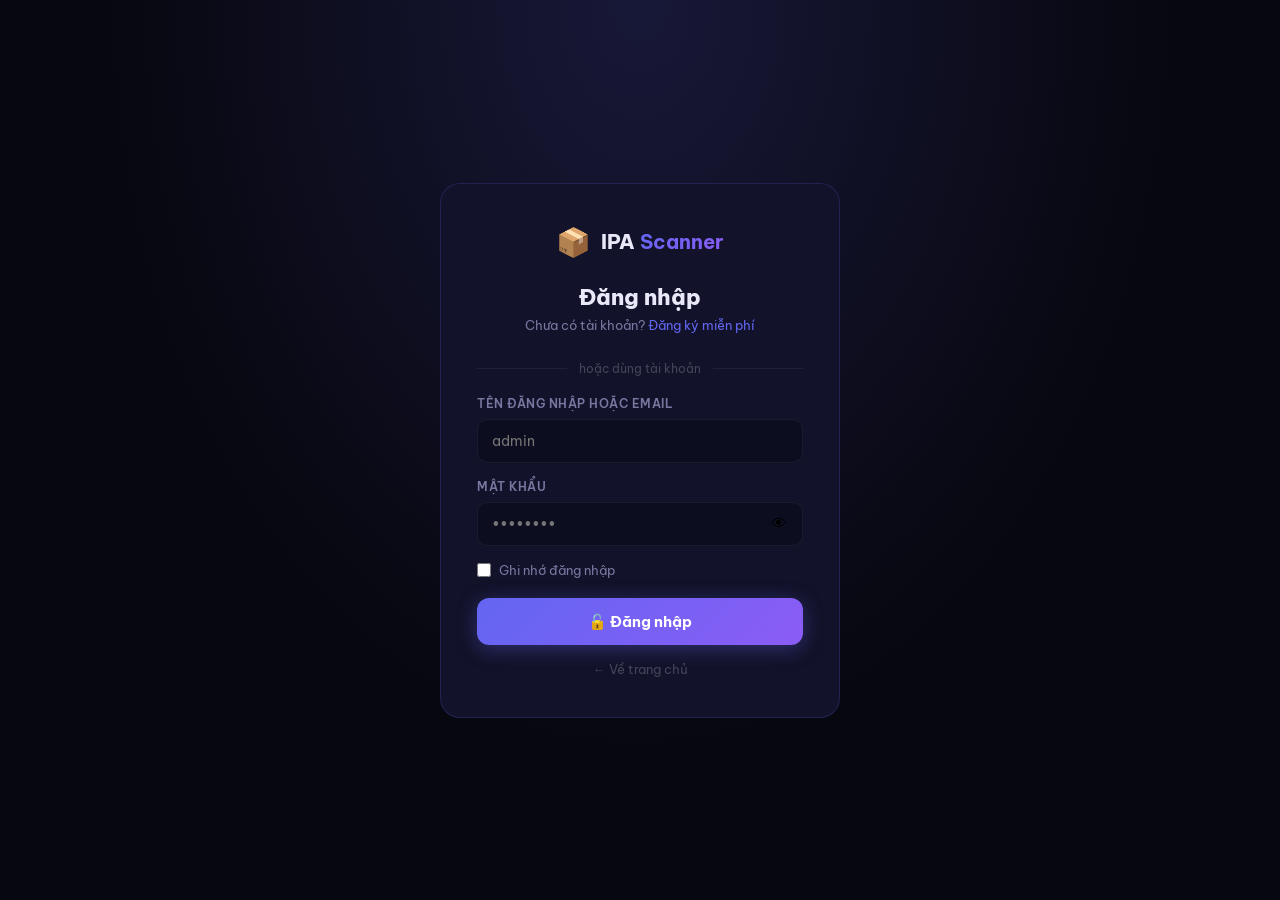
==== static/login.html @ 9aab47c9 "initial commit" ====
<!DOCTYPE html>
<html lang="vi">
<head>
<meta charset="UTF-8">
<meta name="viewport" content="width=device-width, initial-scale=1.0">
<title>Đăng nhập — IPA Scanner</title>
<link href="https://fonts.googleapis.com/css2?family=Be+Vietnam+Pro:wght@400;500;600;700;800&display=swap" rel="stylesheet">
<link rel="stylesheet" href="login.css">
<style>
.divider{display:flex;align-items:center;gap:12px;margin:20px 0;color:#44445a;font-size:12px}
.divider::before,.divider::after{content:'';flex:1;height:1px;background:rgba(255,255,255,.06)}
.btn-google{width:100%;display:flex;align-items:center;justify-content:center;gap:10px;background:#0d0d20;border:1px solid rgba(255,255,255,.1);border-radius:12px;padding:13px;font-size:14px;font-weight:600;color:#e8e8f8;cursor:pointer;font-family:inherit;transition:.2s;margin-bottom:8px;text-decoration:none}
.btn-google:hover{background:#12122a;border-color:rgba(99,102,241,.4)}
.login-sub a{color:#6366f1;text-decoration:none}
.login-sub a:hover{text-decoration:underline}
.error-query{background:rgba(245,158,11,.1);border:1px solid rgba(245,158,11,.3);color:#fbbf24;padding:10px 14px;border-radius:10px;font-size:13px;margin-bottom:16px}
</style>
</head>
<body>
<div class="login-wrap">
    <div class="login-card">
        <div class="login-logo">
            <span class="logo-icon">📦</span>
            <span>IPA <strong>Scanner</strong></span>
        </div>
        <h2>Đăng nhập</h2>
        <p class="login-sub">Chưa có tài khoản? <a href="/register">Đăng ký miễn phí</a></p>

        <div id="errorBox" class="error-box" style="display:none"></div>

        <a href="/auth/google" class="btn-google" id="btnGoogle">
            <svg width="18" height="18" viewBox="0 0 18 18"><path fill="#4285F4" d="M16.51 8H8.98v3h4.3c-.18 1-.74 1.48-1.6 2.04v2.01h2.6a7.8 7.8 0 0 0 2.38-5.88c0-.57-.05-.66-.15-1.18z"/><path fill="#34A853" d="M8.98 17c2.16 0 3.97-.72 5.3-1.94l-2.6-2a4.8 4.8 0 0 1-7.18-2.54H1.83v2.07A8 8 0 0 0 8.98 17z"/><path fill="#FBBC05" d="M4.5 10.52a4.8 4.8 0 0 1 0-3.04V5.41H1.83a8 8 0 0 0 0 7.18l2.67-2.07z"/><path fill="#EA4335" d="M8.98 4.18c1.17 0 2.23.4 3.06 1.2l2.3-2.3A8 8 0 0 0 1.83 5.4L4.5 7.49a4.77 4.77 0 0 1 4.48-3.3z"/></svg>
            Đăng nhập với Google
        </a>

        <div class="divider">hoặc dùng tài khoản</div>

        <div class="field">
            <label>Tên đăng nhập hoặc Email</label>
            <input type="text" id="username" placeholder="admin" autocomplete="username">
        </div>
        <div class="field">
            <label>Mật khẩu</label>
            <div class="pw-wrap">
                <input type="password" id="password" placeholder="••••••••" autocomplete="current-password" onkeydown="if(event.key==='Enter')doLogin()">
                <button class="eye-btn" onclick="togglePw(this)" type="button">👁</button>
            </div>
        </div>
        <label class="remember">
            <input type="checkbox" id="remember"> Ghi nhớ đăng nhập
        </label>

        <button class="btn-login" onclick="doLogin()" id="loginBtn">🔓 Đăng nhập</button>
        <a href="/" class="back-link">← Về trang chủ</a>
    </div>
</div>
<script>
// Show error from OAuth redirect
const urlErr = new URLSearchParams(location.search).get('error');
if (urlErr) {
    const b = document.getElementById('errorBox');
    b.className = 'error-query';
    b.textContent = '⚠️ ' + decodeURIComponent(urlErr.replace(/\+/g, ' '));
    b.style.display = 'block';
}

// Hide Google button if OAuth not configured
fetch('/api/auth/google_enabled').then(r => r.json()).then(d => {
    if (!d.enabled) document.getElementById('btnGoogle').style.display = 'none';
}).catch(() => { document.getElementById('btnGoogle').style.display = 'none'; });

async function doLogin() {
    const btn = document.getElementById('loginBtn');
    const err = document.getElementById('errorBox');
    const username = document.getElementById('username').value.trim();
    const password = document.getElementById('password').value;
    const remember = document.getElementById('remember').checked;
    if (!username || !password) { showErr('Vui lòng nhập đầy đủ thông tin'); return; }
    btn.disabled = true;
    btn.textContent = '⏳ Đang xử lý...';
    err.style.display = 'none';
    try {
        const res = await fetch('/api/auth/login', {
            method: 'POST',
            credentials: 'include',
            headers: { 'Content-Type': 'application/json' },
            body: JSON.stringify({ username, password, remember }),
        });
        const data = await res.json();
        if (data.success) {
            window.location.href = data.user.is_admin ? '/admin' : '/scan';
        } else {
            showErr(data.error || 'Đăng nhập thất bại');
        }
    } catch { showErr('Lỗi kết nối server'); }
    finally { btn.disabled = false; btn.textContent = '🔓 Đăng nhập'; }
}
function showErr(msg) {
    const e = document.getElementById('errorBox');
    e.className = 'error-box';
    e.textContent = '⚠️ ' + msg;
    e.style.display = 'block';
}
function togglePw(btn) {
    const inp = document.getElementById('password');
    inp.type = inp.type === 'password' ? 'text' : 'password';
    btn.textContent = inp.type === 'password' ? '👁' : '🙈';
}
fetch('/api/auth/me', { credentials: 'include' }).then(r => r.json()).then(d => {
    if (d.logged_in) window.location.href = d.user.is_admin ? '/admin' : '/scan';
});
</script>
</body>
</html>
---- static/login.css ----
*,*::before,*::after{margin:0;padding:0;box-sizing:border-box}
body{font-family:'Be Vietnam Pro',sans-serif;background:#07070f;min-height:100vh;display:flex;align-items:center;justify-content:center;background-image:radial-gradient(ellipse at 50% 0,rgba(99,102,241,.18) 0,transparent 60%)}
.login-wrap{width:100%;padding:24px}
.login-card{background:#12122a;border:1px solid rgba(99,102,241,.2);border-radius:20px;padding:40px 36px;max-width:400px;margin:0 auto}
.login-logo{display:flex;align-items:center;gap:10px;font-size:20px;font-weight:800;color:#e8e8f8;margin-bottom:24px;justify-content:center}
.logo-icon{font-size:28px}
.login-logo strong{background:linear-gradient(135deg,#6366f1,#8b5cf6);-webkit-background-clip:text;-webkit-text-fill-color:transparent;background-clip:text}
h2{font-size:22px;font-weight:800;color:#e8e8f8;text-align:center;margin-bottom:6px}
.login-sub{color:#7878a0;font-size:13px;text-align:center;margin-bottom:28px}
.error-box{background:rgba(239,68,68,.1);border:1px solid rgba(239,68,68,.3);color:#f87171;padding:10px 14px;border-radius:10px;font-size:13px;margin-bottom:16px}
.field{margin-bottom:16px}
.field label{display:block;font-size:12px;font-weight:600;color:#7878a0;text-transform:uppercase;letter-spacing:.5px;margin-bottom:8px}
.field input,.pw-wrap input{width:100%;background:#0d0d20;border:1px solid rgba(255,255,255,.06);border-radius:10px;padding:12px 14px;color:#e8e8f8;font-size:14px;font-family:inherit;outline:none;transition:border-color .2s,box-shadow .2s}
.field input:focus,.pw-wrap input:focus{border-color:#6366f1;box-shadow:0 0 0 3px rgba(99,102,241,.15)}
.pw-wrap{position:relative}
.pw-wrap input{padding-right:44px}
.eye-btn{position:absolute;right:12px;top:50%;transform:translateY(-50%);background:none;border:none;cursor:pointer;font-size:16px;padding:4px;line-height:1}
.remember{display:flex;align-items:center;gap:8px;color:#7878a0;font-size:13px;cursor:pointer;margin-bottom:20px}
.remember input{accent-color:#6366f1;width:14px;height:14px}
.btn-login{width:100%;background:linear-gradient(135deg,#6366f1,#8b5cf6);color:#fff;border:none;border-radius:12px;padding:14px;font-size:15px;font-weight:700;font-family:inherit;cursor:pointer;transition:all .2s;box-shadow:0 4px 20px rgba(99,102,241,.35);margin-bottom:16px}
.btn-login:hover:not(:disabled){transform:translateY(-2px);box-shadow:0 6px 24px rgba(99,102,241,.5)}
.btn-login:disabled{opacity:.6;cursor:not-allowed}
.back-link{display:block;text-align:center;color:#44445a;font-size:13px;text-decoration:none;transition:color .2s}
.back-link:hover{color:#7878a0}
@media(max-width:480px){.login-card{padding:28px 20px}}
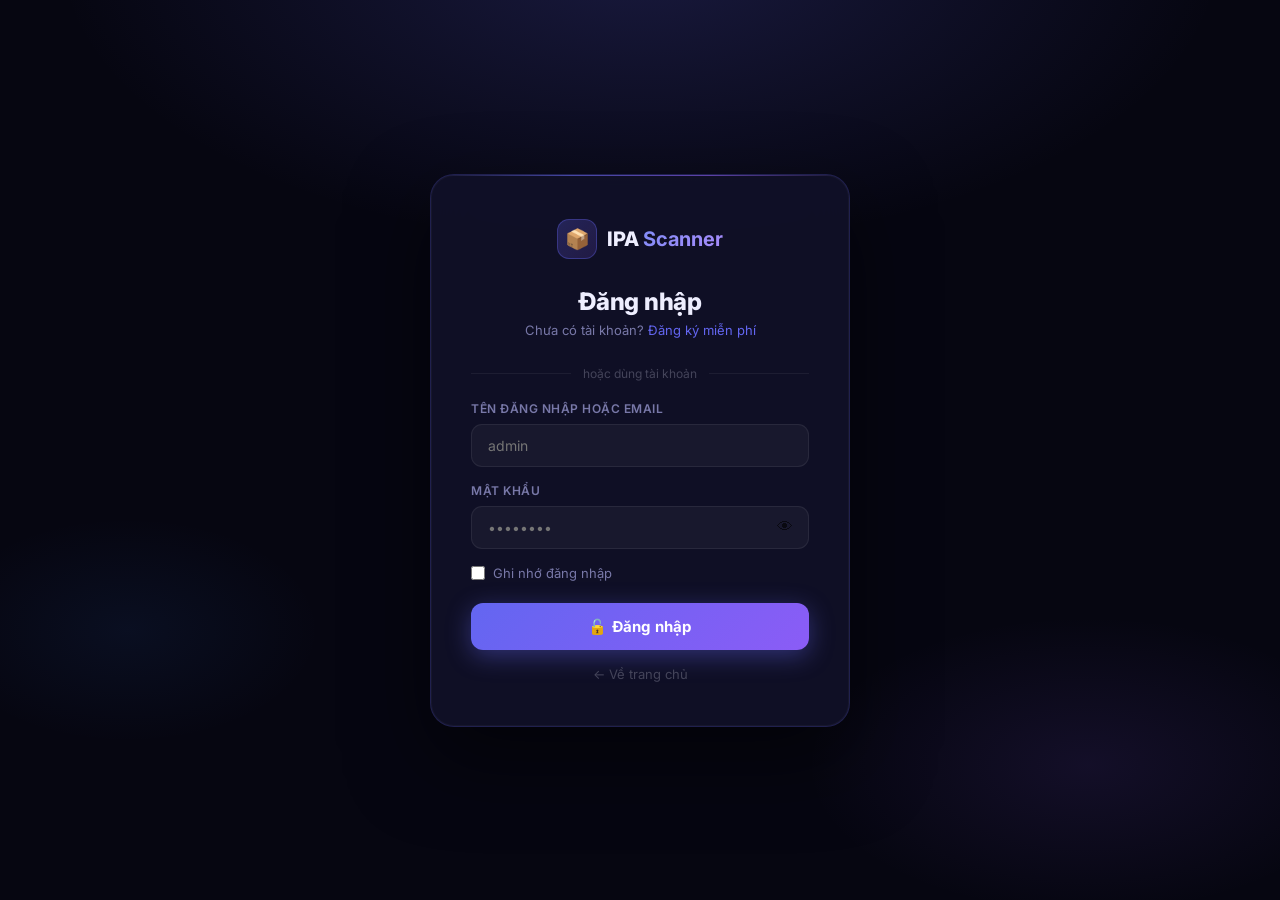
==== commit bb9a47f0: "Switch to Inter font, improve typography across all pages" ====
--- a/static/login.html
+++ b/static/login.html
@@ -4,7 +4,7 @@
 <meta charset="UTF-8">
 <meta name="viewport" content="width=device-width, initial-scale=1.0">
 <title>Đăng nhập — IPA Scanner</title>
-<link href="https://fonts.googleapis.com/css2?family=Be+Vietnam+Pro:wght@400;500;600;700;800&display=swap" rel="stylesheet">
+<link href="https://fonts.googleapis.com/css2?family=Inter:wght@400;500;600;700;800;900&display=swap" rel="stylesheet">
 <link rel="stylesheet" href="login.css">
 <style>
 .divider{display:flex;align-items:center;gap:12px;margin:20px 0;color:#44445a;font-size:12px}
@@ -88,7 +88,8 @@
         });
         const data = await res.json();
         if (data.success) {
-            window.location.href = data.user.is_admin ? '/admin' : '/scan';
+            const next = new URLSearchParams(window.location.search).get('next');
+            window.location.href = next || (data.user.is_admin ? '/admin' : '/scan');
         } else {
             showErr(data.error || 'Đăng nhập thất bại');
         }
@@ -107,7 +108,10 @@
     btn.textContent = inp.type === 'password' ? '👁' : '🙈';
 }
 fetch('/api/auth/me', { credentials: 'include' }).then(r => r.json()).then(d => {
-    if (d.logged_in) window.location.href = d.user.is_admin ? '/admin' : '/scan';
+    if (d.logged_in) {
+        const next = new URLSearchParams(window.location.search).get('next');
+        window.location.href = next || (d.user.is_admin ? '/admin' : '/scan');
+    }
 });
 </script>
 </body>
--- a/static/login.css
+++ b/static/login.css
@@ -1,25 +1,187 @@
 *,*::before,*::after{margin:0;padding:0;box-sizing:border-box}
-body{font-family:'Be Vietnam Pro',sans-serif;background:#07070f;min-height:100vh;display:flex;align-items:center;justify-content:center;background-image:radial-gradient(ellipse at 50% 0,rgba(99,102,241,.18) 0,transparent 60%)}
-.login-wrap{width:100%;padding:24px}
-.login-card{background:#12122a;border:1px solid rgba(99,102,241,.2);border-radius:20px;padding:40px 36px;max-width:400px;margin:0 auto}
-.login-logo{display:flex;align-items:center;gap:10px;font-size:20px;font-weight:800;color:#e8e8f8;margin-bottom:24px;justify-content:center}
-.logo-icon{font-size:28px}
-.login-logo strong{background:linear-gradient(135deg,#6366f1,#8b5cf6);-webkit-background-clip:text;-webkit-text-fill-color:transparent;background-clip:text}
-h2{font-size:22px;font-weight:800;color:#e8e8f8;text-align:center;margin-bottom:6px}
-.login-sub{color:#7878a0;font-size:13px;text-align:center;margin-bottom:28px}
-.error-box{background:rgba(239,68,68,.1);border:1px solid rgba(239,68,68,.3);color:#f87171;padding:10px 14px;border-radius:10px;font-size:13px;margin-bottom:16px}
-.field{margin-bottom:16px}
-.field label{display:block;font-size:12px;font-weight:600;color:#7878a0;text-transform:uppercase;letter-spacing:.5px;margin-bottom:8px}
-.field input,.pw-wrap input{width:100%;background:#0d0d20;border:1px solid rgba(255,255,255,.06);border-radius:10px;padding:12px 14px;color:#e8e8f8;font-size:14px;font-family:inherit;outline:none;transition:border-color .2s,box-shadow .2s}
-.field input:focus,.pw-wrap input:focus{border-color:#6366f1;box-shadow:0 0 0 3px rgba(99,102,241,.15)}
-.pw-wrap{position:relative}
-.pw-wrap input{padding-right:44px}
-.eye-btn{position:absolute;right:12px;top:50%;transform:translateY(-50%);background:none;border:none;cursor:pointer;font-size:16px;padding:4px;line-height:1}
-.remember{display:flex;align-items:center;gap:8px;color:#7878a0;font-size:13px;cursor:pointer;margin-bottom:20px}
-.remember input{accent-color:#6366f1;width:14px;height:14px}
-.btn-login{width:100%;background:linear-gradient(135deg,#6366f1,#8b5cf6);color:#fff;border:none;border-radius:12px;padding:14px;font-size:15px;font-weight:700;font-family:inherit;cursor:pointer;transition:all .2s;box-shadow:0 4px 20px rgba(99,102,241,.35);margin-bottom:16px}
-.btn-login:hover:not(:disabled){transform:translateY(-2px);box-shadow:0 6px 24px rgba(99,102,241,.5)}
-.btn-login:disabled{opacity:.6;cursor:not-allowed}
-.back-link{display:block;text-align:center;color:#44445a;font-size:13px;text-decoration:none;transition:color .2s}
-.back-link:hover{color:#7878a0}
-@media(max-width:480px){.login-card{padding:28px 20px}}
+
+body {
+    font-family: 'Inter', -apple-system, BlinkMacSystemFont, sans-serif;
+    -webkit-font-smoothing: antialiased;
+    background: #060611;
+    min-height: 100vh;
+    display: flex;
+    align-items: center;
+    justify-content: center;
+    background-image:
+        radial-gradient(ellipse 70% 50% at 50% -5%, rgba(99,102,241,0.2) 0%, transparent 65%),
+        radial-gradient(ellipse 40% 30% at 85% 85%, rgba(139,92,246,0.1) 0%, transparent 55%),
+        radial-gradient(ellipse 30% 25% at 10% 70%, rgba(59,130,246,0.07) 0%, transparent 50%);
+}
+
+.login-wrap { width: 100%; padding: 24px; }
+
+.login-card {
+    background: rgba(17,17,40,0.9);
+    border: 1px solid rgba(99,102,241,0.2);
+    border-radius: 24px;
+    padding: 44px 40px;
+    max-width: 420px;
+    margin: 0 auto;
+    box-shadow: 0 32px 80px rgba(0,0,0,0.5), 0 0 0 1px rgba(255,255,255,0.03) inset;
+    backdrop-filter: blur(20px);
+    position: relative;
+    overflow: hidden;
+}
+
+.login-card::before {
+    content: '';
+    position: absolute;
+    top: 0; left: 0; right: 0;
+    height: 1px;
+    background: linear-gradient(90deg, transparent, rgba(99,102,241,0.6), rgba(139,92,246,0.6), transparent);
+}
+
+.login-logo {
+    display: flex;
+    align-items: center;
+    gap: 10px;
+    font-size: 20px;
+    font-weight: 800;
+    color: #eeeeff;
+    margin-bottom: 28px;
+    justify-content: center;
+}
+
+.logo-icon {
+    font-size: 20px;
+    width: 40px; height: 40px;
+    background: linear-gradient(135deg, rgba(99,102,241,0.25), rgba(139,92,246,0.15));
+    border: 1px solid rgba(99,102,241,0.35);
+    border-radius: 12px;
+    display: flex; align-items: center; justify-content: center;
+}
+
+.login-logo strong {
+    background: linear-gradient(135deg, #818cf8, #a78bfa);
+    -webkit-background-clip: text;
+    -webkit-text-fill-color: transparent;
+    background-clip: text;
+}
+
+h2 {
+    font-size: 24px;
+    font-weight: 800;
+    color: #eeeeff;
+    text-align: center;
+    margin-bottom: 6px;
+    letter-spacing: -0.3px;
+}
+
+.login-sub {
+    color: #7878a8;
+    font-size: 13px;
+    text-align: center;
+    margin-bottom: 28px;
+}
+
+.error-box {
+    background: rgba(239,68,68,0.08);
+    border: 1px solid rgba(239,68,68,0.28);
+    color: #f87171;
+    padding: 10px 14px;
+    border-radius: 10px;
+    font-size: 13px;
+    margin-bottom: 16px;
+}
+
+.field { margin-bottom: 16px; }
+
+.field label {
+    display: block;
+    font-size: 12px;
+    font-weight: 600;
+    color: #7878a8;
+    text-transform: uppercase;
+    letter-spacing: .5px;
+    margin-bottom: 8px;
+}
+
+.field input, .pw-wrap input {
+    width: 100%;
+    background: rgba(255,255,255,0.04);
+    border: 1px solid rgba(255,255,255,0.07);
+    border-radius: 11px;
+    padding: 12px 16px;
+    color: #eeeeff;
+    font-size: 14px;
+    font-family: inherit;
+    outline: none;
+    transition: border-color .2s, box-shadow .2s, background .2s;
+}
+
+.field input:focus, .pw-wrap input:focus {
+    border-color: rgba(99,102,241,0.5);
+    background: rgba(99,102,241,0.05);
+    box-shadow: 0 0 0 4px rgba(99,102,241,0.12);
+}
+
+.pw-wrap { position: relative; }
+.pw-wrap input { padding-right: 44px; }
+
+.eye-btn {
+    position: absolute;
+    right: 12px;
+    top: 50%;
+    transform: translateY(-50%);
+    background: none;
+    border: none;
+    cursor: pointer;
+    font-size: 16px;
+    padding: 4px;
+    line-height: 1;
+    opacity: 0.6;
+    transition: opacity .2s;
+}
+.eye-btn:hover { opacity: 1; }
+
+.remember {
+    display: flex;
+    align-items: center;
+    gap: 8px;
+    color: #7878a8;
+    font-size: 13px;
+    cursor: pointer;
+    margin-bottom: 22px;
+}
+.remember input { accent-color: #6366f1; width: 14px; height: 14px; }
+
+.btn-login {
+    width: 100%;
+    background: linear-gradient(135deg, #6366f1, #8b5cf6);
+    color: #fff;
+    border: none;
+    border-radius: 12px;
+    padding: 14px;
+    font-size: 15px;
+    font-weight: 700;
+    font-family: inherit;
+    cursor: pointer;
+    transition: all .25s;
+    box-shadow: 0 6px 24px rgba(99,102,241,0.4);
+    margin-bottom: 16px;
+    letter-spacing: 0.2px;
+}
+.btn-login:hover:not(:disabled) {
+    transform: translateY(-2px);
+    box-shadow: 0 10px 32px rgba(99,102,241,0.55);
+}
+.btn-login:active:not(:disabled) { transform: translateY(0); }
+.btn-login:disabled { opacity: .55; cursor: not-allowed; }
+
+.back-link {
+    display: block;
+    text-align: center;
+    color: #44445a;
+    font-size: 13px;
+    text-decoration: none;
+    transition: color .2s;
+}
+.back-link:hover { color: #7878a8; }
+
+@media(max-width:480px) { .login-card { padding: 32px 22px; } }
